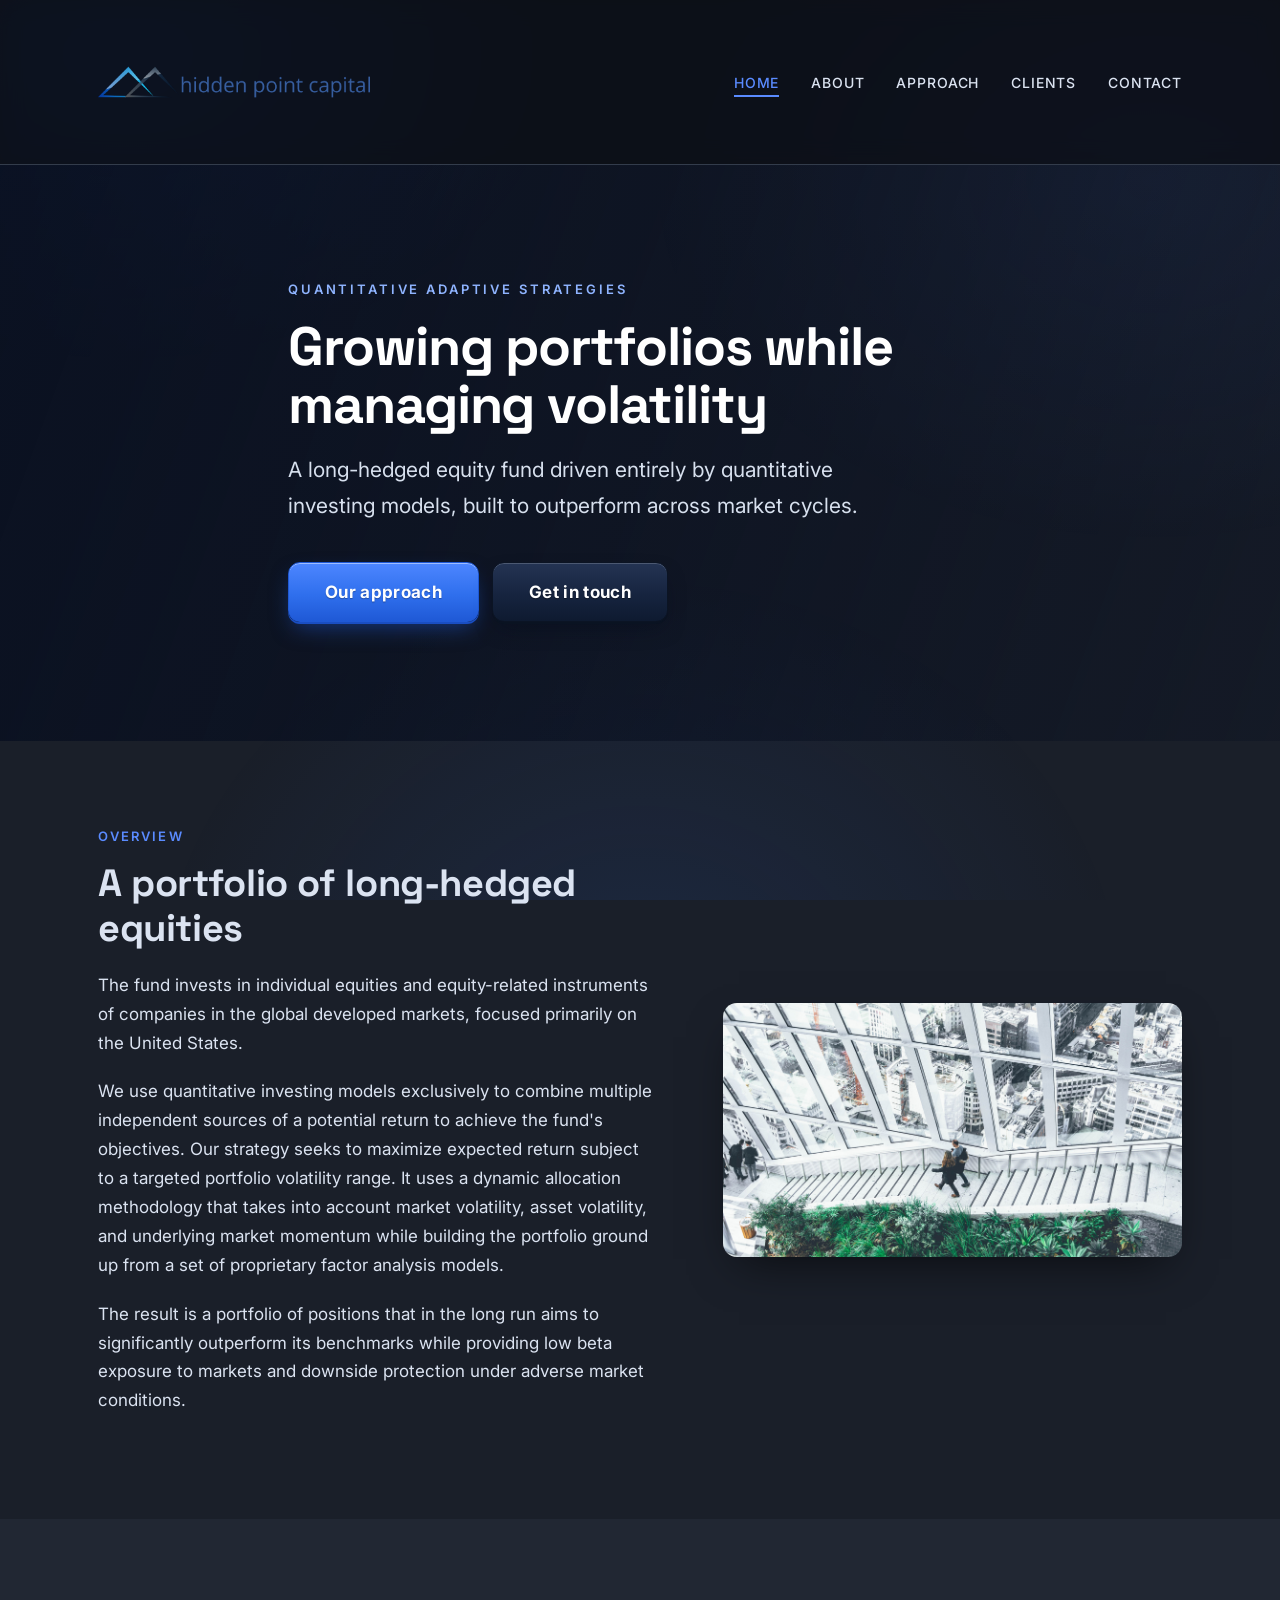
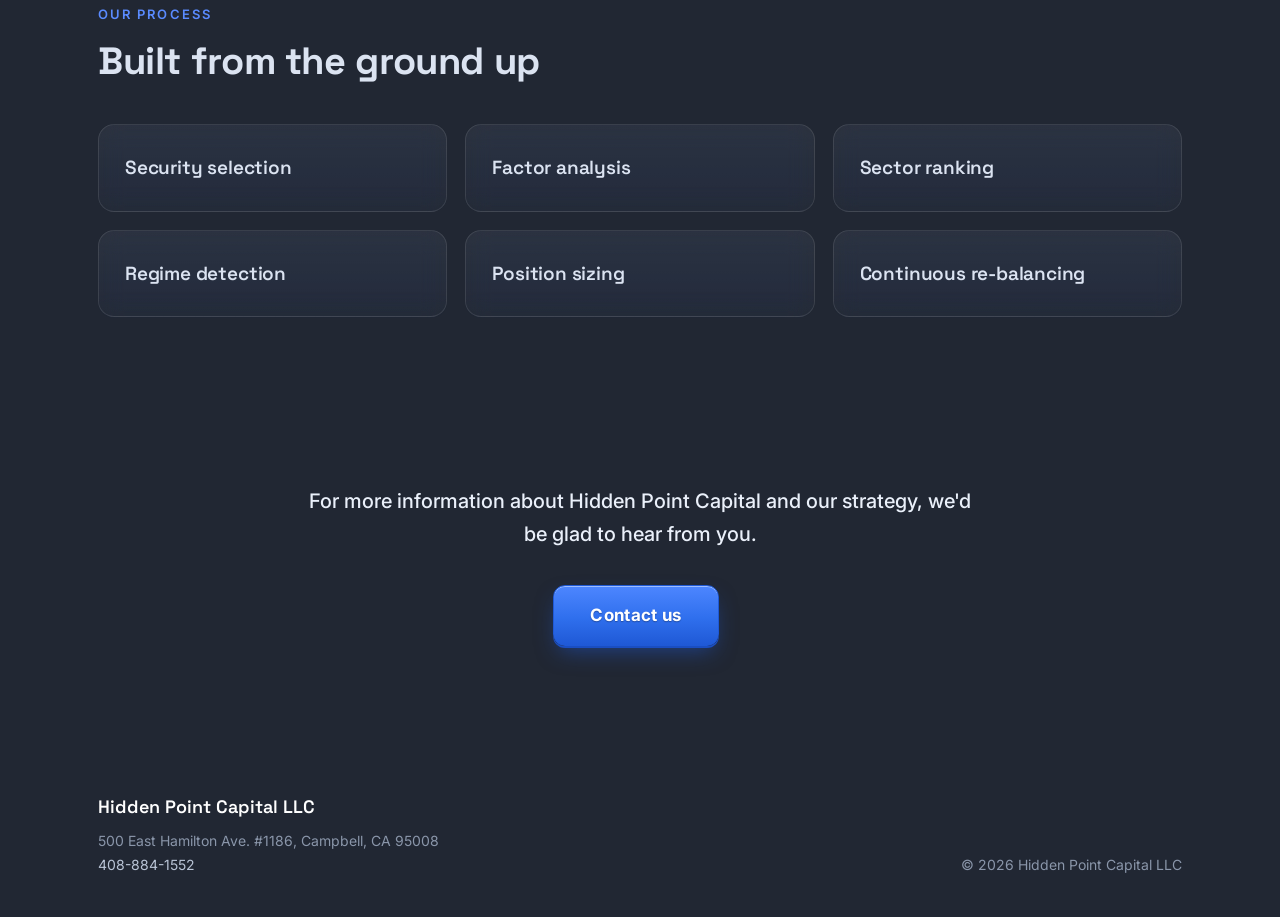
==== index.html @ 9a3ea750 "Fix unclosed script tag hiding the form" ====
<!DOCTYPE html>
<html lang="en">
<head>
  <meta charset="UTF-8">
  <meta name="viewport" content="width=device-width, initial-scale=1">
  <title>Home | Hidden Point Capital</title>
  <meta name="description" content="Hidden Point Capital is focused on growing investors' portfolios while managing exposure to market volatility.">
  <script>document.documentElement.classList.add('js');</script>
  <link rel="stylesheet" href="css/style.css?v=6">
  <link rel="stylesheet" href="css/enhance.css?v=2">
</head>
<body>
  <header class="site-header">
    <nav class="nav">
      <a class="logo" href="index.html"><img src="images/logo.png" alt="Hidden Point Capital"></a>
      <button class="nav-toggle" aria-label="Menu" onclick="toggleMenu()">&#9776;</button>
      <ul id="menu">
        <li><a class="active" href="index.html">Home</a></li>
        <li><a href="about.html">About</a></li>
        <li><a href="approach.html">Approach</a></li>
        <li><a href="clients.html">Clients</a></li>
        <li><a href="contact.html">Contact</a></li>
      </ul>
    </nav>
  </header>

  <section class="hero" style="background-image:url('images/home-data-processing.jpeg')">
    <div class="hero-overlay"></div>
    <div class="container hero-content">
      <p class="eyebrow">Quantitative adaptive strategies</p>
      <h1>Growing portfolios while managing volatility</h1>
      <p class="sub">A long-hedged equity fund driven entirely by quantitative investing models, built to outperform across market cycles.</p>
      <div class="cta">
        <a class="btn" href="approach.html">Our approach</a>
        <a class="btn ghost" href="contact.html">Get in touch</a>
      </div>
    </div>
  </section>

  <section class="section">
    <div class="container split reveal">
      <div>
        <p class="eyebrow-dark">Overview</p>
        <h2>A portfolio of long-hedged equities</h2>
        <p>The fund invests in individual equities and equity-related instruments of companies in the global developed markets, focused primarily on the United States.</p>
        <p>We use quantitative investing models exclusively to combine multiple independent sources of a potential return to achieve the fund's objectives. Our strategy seeks to maximize expected return subject to a targeted portfolio volatility range. It uses a dynamic allocation methodology that takes into account market volatility, asset volatility, and underlying market momentum while building the portfolio ground up from a set of proprietary factor analysis models.</p>
        <p>The result is a portfolio of positions that in the long run aims to significantly outperform its benchmarks while providing low beta exposure to markets and downside protection under adverse market conditions.</p>
      </div>
      <div class="media">
        <img src="images/home-contact.jpg" alt="Market data">
      </div>
    </div>
  </section>

  <section class="section alt">
    <div class="container reveal">
      <p class="eyebrow-dark">Our process</p>
      <h2>Built from the ground up</h2>
      <div class="pillars">
        <a class="pillar" href="approach.html"><h3>Security selection</h3></a>
        <a class="pillar" href="approach.html"><h3>Factor analysis</h3></a>
        <a class="pillar" href="approach.html"><h3>Sector ranking</h3></a>
        <a class="pillar" href="approach.html"><h3>Regime detection</h3></a>
        <a class="pillar" href="approach.html"><h3>Position sizing</h3></a>
        <a class="pillar" href="approach.html"><h3>Continuous re-balancing</h3></a>
      </div>
    </div>
  </section>

  <section class="section dark">
    <div class="container reveal" style="text-align:center;max-width:720px">
      <p class="lead">For more information about Hidden Point Capital and our strategy, we'd be glad to hear from you.</p>
      <div class="cta" style="margin-top:28px"><a class="btn" href="contact.html">Contact us</a></div>
    </div>
  </section>

  <footer class="site-footer">
    <div class="container">
      <div>
        <div class="brand">Hidden Point Capital LLC</div>
        500 East Hamilton Ave. #1186, Campbell, CA 95008<br>
        <a href="tel:4088841552">408-884-1552</a>
      </div>
      <div>&copy; <span id="year"></span> Hidden Point Capital LLC</div>
    </div>
  </footer>
  <script src="js/main.js?v=2"></script>
</body>
</html>
---- css/style.css ----
/* Hidden Point Capital — modern theme */
@import url('https://fonts.googleapis.com/css2?family=Space+Grotesk:wght@500;600;700&family=Inter:wght@400;500;600&display=swap');

:root {
  --ink: #dbe3f1;
  --muted: #8a96aa;
  --accent: #5a8bff;
  --accent-deep: #2f6fed;
  --line: #333c4b;
  --bg: #1a1f29;
  --bg-alt: #212733;
  --card: #252c39;
  --dark: #212733;
  --max: 1140px;
  --shadow: 0 18px 44px -16px rgba(0, 0, 0, .65);
}

* { box-sizing: border-box; }
html { scroll-behavior: smooth; }

body {
  margin: 0;
  font-family: "Inter", system-ui, -apple-system, "Segoe UI", sans-serif;
  color: var(--ink);
  background: var(--bg);
  line-height: 1.7;
  font-size: 17px;
  -webkit-font-smoothing: antialiased;
}

img { max-width: 100%; display: block; }
a { color: var(--accent); text-decoration: none; transition: color .2s; }
a:hover { color: var(--accent-deep); }

h1, h2, h3 { font-family: "Space Grotesk", "Inter", sans-serif; letter-spacing: -.01em; line-height: 1.15; }

.container { max-width: var(--max); margin: 0 auto; padding: 0 28px; }

/* Header / nav */
.site-header {
  position: sticky;
  top: 0;
  z-index: 50;
  background: rgba(10, 13, 19, .8);
  backdrop-filter: saturate(160%) blur(12px);
  border-bottom: 1px solid var(--line);
}
.nav {
  display: flex;
  align-items: center;
  justify-content: space-between;
  padding: 14px 28px;
  max-width: var(--max);
  margin: 0 auto;
}
.nav .logo img { height: 136px; width: auto; }
.nav ul { list-style: none; display: flex; gap: 32px; margin: 0; padding: 0; }
.nav a {
  color: var(--ink);
  font-size: 14px;
  font-weight: 500;
  letter-spacing: .06em;
  text-transform: uppercase;
  position: relative;
}
.nav a::after {
  content: ""; position: absolute; left: 0; bottom: -6px; height: 2px; width: 0;
  background: var(--accent); transition: width .25s;
}
.nav a:hover::after, .nav a.active::after { width: 100%; }
.nav a.active { color: var(--accent); }
.nav-toggle { display: none; background: none; border: 0; font-size: 26px; cursor: pointer; color: var(--ink); }

/* Hero */
.hero {
  position: relative;
  min-height: 64vh;
  display: flex;
  align-items: center;
  color: #fff;
  background-size: cover;
  background-position: center;
  overflow: hidden;
}
.hero.compact { min-height: 44vh; }
.hero-overlay {
  position: absolute; inset: 0;
  background: linear-gradient(110deg, rgba(8,15,32,.86) 0%, rgba(8,15,32,.62) 45%, rgba(8,15,32,.30) 100%);
}
.hero-content { position: relative; z-index: 2; max-width: 760px; }
.hero .eyebrow {
  text-transform: uppercase; letter-spacing: .22em; font-size: 13px; font-weight: 600;
  color: #8fb4ff; margin: 0 0 18px;
}
.hero h1 { font-size: clamp(34px, 5vw, 54px); font-weight: 700; line-height: 1.08; letter-spacing: -.02em; margin: 0 0 18px; }
.hero .sub { font-size: clamp(17px, 2vw, 21px); color: #d7e0ee; margin: 0; max-width: 620px; }
.hero .cta { margin-top: 32px; }

/* Buttons */
.btn {
  display: inline-block;
  background: linear-gradient(180deg, #4d86ff 0%, #2f6fed 55%, #1f59d6 100%);
  color: #fff;
  border: 1px solid #1f59d6;
  padding: 15px 36px;
  margin: 6px 8px 6px 0;
  border-radius: 12px;
  font: inherit;
  font-weight: 700;
  cursor: pointer;
  letter-spacing: .02em;
  text-shadow: 0 1px 1px rgba(8,20,50,.35);
  transition: transform .12s ease, box-shadow .2s ease, filter .2s ease;
  box-shadow:
    inset 0 1px 0 rgba(255,255,255,.45),
    0 2px 0 #1a4ec2,
    0 10px 22px -6px rgba(31,89,214,.55);
}
.btn:hover { color: #fff; transform: translateY(-2px); filter: brightness(1.05); box-shadow: inset 0 1px 0 rgba(255,255,255,.5), 0 4px 0 #1a4ec2, 0 16px 28px -8px rgba(31,89,214,.6); }
.btn:active { transform: translateY(2px); box-shadow: inset 0 2px 5px rgba(8,20,50,.4), 0 1px 0 #1a4ec2; }

.btn.ghost {
  background: linear-gradient(180deg, #243453 0%, #16243f 55%, #0e1a30 100%);
  color: #ffffff;
  border: 1px solid #0b1424;
  text-shadow: 0 1px 1px rgba(0,0,0,.4);
  box-shadow:
    inset 0 1px 0 rgba(255,255,255,.18),
    0 2px 0 #0a1322,
    0 10px 22px -8px rgba(5,12,28,.6);
}
.btn.ghost:hover { filter: brightness(1.12); color: #ffffff; box-shadow: inset 0 1px 0 rgba(255,255,255,.22), 0 4px 0 #0a1322, 0 16px 28px -10px rgba(5,12,28,.65); }
.btn.ghost:active { transform: translateY(2px); box-shadow: inset 0 2px 5px rgba(0,0,0,.45), 0 1px 0 #0a1322; }

/* Sections */
.section { padding: 84px 0; }
.section.alt { background: var(--bg-alt); }
.section.dark { background: var(--dark); color: #cdd6e6; }
.section.dark h2 { color: #fff; }
.eyebrow-dark { text-transform: uppercase; letter-spacing: .16em; font-size: 13px; font-weight: 600; color: var(--accent); margin: 0 0 14px; }
.section h2 { font-size: clamp(28px, 3.4vw, 38px); font-weight: 700; line-height: 1.18; margin: 0 0 20px; }
.section h3 { font-size: 22px; font-weight: 600; line-height: 1.35; margin: 32px 0 12px; }
.lead { font-size: clamp(18px, 1.7vw, 20px); line-height: 1.65; color: var(--ink); font-weight: 500; }
.section.dark .lead { color: #eaf0fa; }
p { margin: 0 0 20px; }
.muted { color: var(--muted); }

.split { display: grid; grid-template-columns: 1.1fr .9fr; gap: 64px; align-items: center; }
.split.reverse .media { order: -1; }
.media img { border-radius: 14px; width: 100%; height: 100%; max-height: 520px; object-fit: cover; box-shadow: var(--shadow); }

/* Pillars */
.pillars { display: grid; grid-template-columns: repeat(3, 1fr); gap: 18px; margin-top: 40px; }
.pillar {
  display: block;
  color: var(--ink);
  background: var(--card);
  border: 1px solid var(--line);
  border-radius: 16px;
  padding: 30px 26px;
  transition: transform .2s, box-shadow .2s, border-color .2s;
}
.pillar:hover {
  transform: translateY(-5px);
  box-shadow: var(--shadow);
  border-color: var(--accent);
  color: var(--ink);
}
.pillar h3 { margin: 0; font-size: 19px; color: var(--ink); }
.pillar:hover h3 { color: var(--accent-deep); }

/* Lists */
.feature-list { list-style: none; padding: 0; margin: 0 0 20px; }
.feature-list li { position: relative; padding-left: 30px; margin-bottom: 12px; }
.feature-list li::before {
  content: ""; position: absolute; left: 0; top: 11px; width: 8px; height: 8px;
  border-radius: 50%; background: var(--accent);
}

/* Contact */
.contact-grid { display: grid; grid-template-columns: 1.1fr .9fr; gap: 56px; }
.card {
  background: var(--card); border: 1px solid var(--line); border-radius: 16px;
  padding: 36px; box-shadow: var(--shadow);
}
.form-field { margin-bottom: 18px; }
.form-field label { display: block; font-size: 13px; font-weight: 500; margin-bottom: 7px; color: var(--muted); letter-spacing: .03em; }
.form-field input, .form-field textarea {
  width: 100%; padding: 13px 14px; border: 1px solid var(--line); border-radius: 9px;
  font: inherit; color: var(--ink); background: var(--bg-alt); transition: border-color .2s, background .2s;
}
.form-field input:focus, .form-field textarea:focus { outline: none; border-color: var(--accent); background: var(--bg); }
.form-field textarea { min-height: 130px; resize: vertical; }
.form-status { margin: 16px 0 0; font-size: 15px; min-height: 1em; }
.form-status.ok  { color: #4ade80; }
.form-status.err { color: #f87171; }
.addr { font-size: 17px; line-height: 1.9; }
.addr strong { display: block; font-size: 19px; margin-bottom: 10px; font-family: "Space Grotesk"; }
.addr .label { text-transform: uppercase; letter-spacing: .14em; font-size: 12px; color: var(--accent); font-weight: 600; margin-top: 22px; }

/* Footer */
.site-footer { background: var(--dark); color: #8a96aa; padding: 56px 0 40px; font-size: 14px; }
.site-footer .container { display: flex; justify-content: space-between; flex-wrap: wrap; gap: 24px; align-items: flex-end; }
.site-footer .brand { font-family: "Space Grotesk"; color: #fff; font-size: 18px; font-weight: 600; margin-bottom: 6px; }
.site-footer a { color: #b9c4d6; }
.site-footer a:hover { color: #fff; }

/* Hero entrance — pure CSS, runs on every page load */
.hero-content > * { animation: heroRise .9s cubic-bezier(.2,.7,.2,1) both; }
.hero-content > *:nth-child(1) { animation-delay: .05s; }
.hero-content > *:nth-child(2) { animation-delay: .18s; }
.hero-content > *:nth-child(3) { animation-delay: .31s; }
.hero-content > *:nth-child(4) { animation-delay: .44s; }
@keyframes heroRise {
  from { opacity: 0; transform: translateY(28px); }
  to   { opacity: 1; transform: none; }
}
.hero { animation: heroZoom 9s ease-out both; }
@keyframes heroZoom { from { background-size: 112%; } to { background-size: 100%; } }

/* Scroll reveal — only hides content when JS is active (graceful fallback) */
.js .reveal { opacity: 0; transform: translateY(40px); transition: opacity .8s ease, transform .8s cubic-bezier(.2,.7,.2,1); }
.js .reveal.in { opacity: 1; transform: none; }

/* Staggered cards inside a revealed grid */
.js .reveal .pillar { opacity: 0; transform: translateY(28px); transition: opacity .6s ease, transform .6s ease; }
.js .reveal.in .pillar { opacity: 1; transform: none; }
.js .reveal.in .pillar:nth-child(1) { transition-delay: .05s; }
.js .reveal.in .pillar:nth-child(2) { transition-delay: .12s; }
.js .reveal.in .pillar:nth-child(3) { transition-delay: .19s; }
.js .reveal.in .pillar:nth-child(4) { transition-delay: .26s; }
.js .reveal.in .pillar:nth-child(5) { transition-delay: .33s; }
.js .reveal.in .pillar:nth-child(6) { transition-delay: .40s; }

@media (prefers-reduced-motion: reduce) {
  .hero-content > *, .hero { animation: none; }
  .js .reveal, .js .reveal .pillar { opacity: 1; transform: none; transition: none; }
}

/* Responsive */
@media (max-width: 820px) {
  .nav ul {
    display: none; position: absolute; top: 164px; left: 0; right: 0;
    flex-direction: column; background: var(--bg-alt); padding: 20px 28px; gap: 20px;
    border-bottom: 1px solid var(--line); box-shadow: var(--shadow);
  }
  .nav ul.open { display: flex; }
  .nav-toggle { display: block; }
  .split, .contact-grid { grid-template-columns: 1fr; gap: 36px; }
  .split.reverse .media { order: 0; }
  .pillars { grid-template-columns: 1fr 1fr; }
  .section { padding: 60px 0; }
  .hero { min-height: 70vh; }
}
@media (max-width: 480px) {
  .pillars { grid-template-columns: 1fr; }
}
---- css/enhance.css ----
/* =====================================================================
   REFINED ENHANCEMENTS (optional layer)
   Loaded AFTER style.css. Purely additive — safe to remove.

   TO TURN OFF: remove the <link ... enhance.css> line from each .html
   page (or run: git revert of the commit that added this file).
   The small header-shrink script in js/main.js is harmless if left in.
   ===================================================================== */

/* 1) Ambient background glow — soft depth behind everything */
body::before {
  content: "";
  position: fixed;
  inset: 0;
  z-index: -1;
  pointer-events: none;
  background:
    radial-gradient(620px 440px at 10% 6%,  rgba(47,111,237,.16), transparent 70%),
    radial-gradient(720px 520px at 90% 20%, rgba(90,139,255,.10), transparent 70%),
    radial-gradient(680px 600px at 50% 112%, rgba(47,111,237,.12), transparent 72%);
}

/* 2) Glass cards + hover glow */
.pillar,
.card {
  background: linear-gradient(180deg, rgba(255,255,255,.055), rgba(255,255,255,.02));
  backdrop-filter: blur(12px) saturate(140%);
  -webkit-backdrop-filter: blur(12px) saturate(140%);
  border: 1px solid rgba(255,255,255,.10);
}
.pillar:hover {
  border-color: rgba(90,139,255,.55);
  box-shadow:
    0 0 0 1px rgba(90,139,255,.22),
    0 18px 44px -16px rgba(0,0,0,.65),
    0 10px 34px -8px rgba(47,111,237,.32);
}

/* (Gradient headings and shrinking header were removed by request.) */
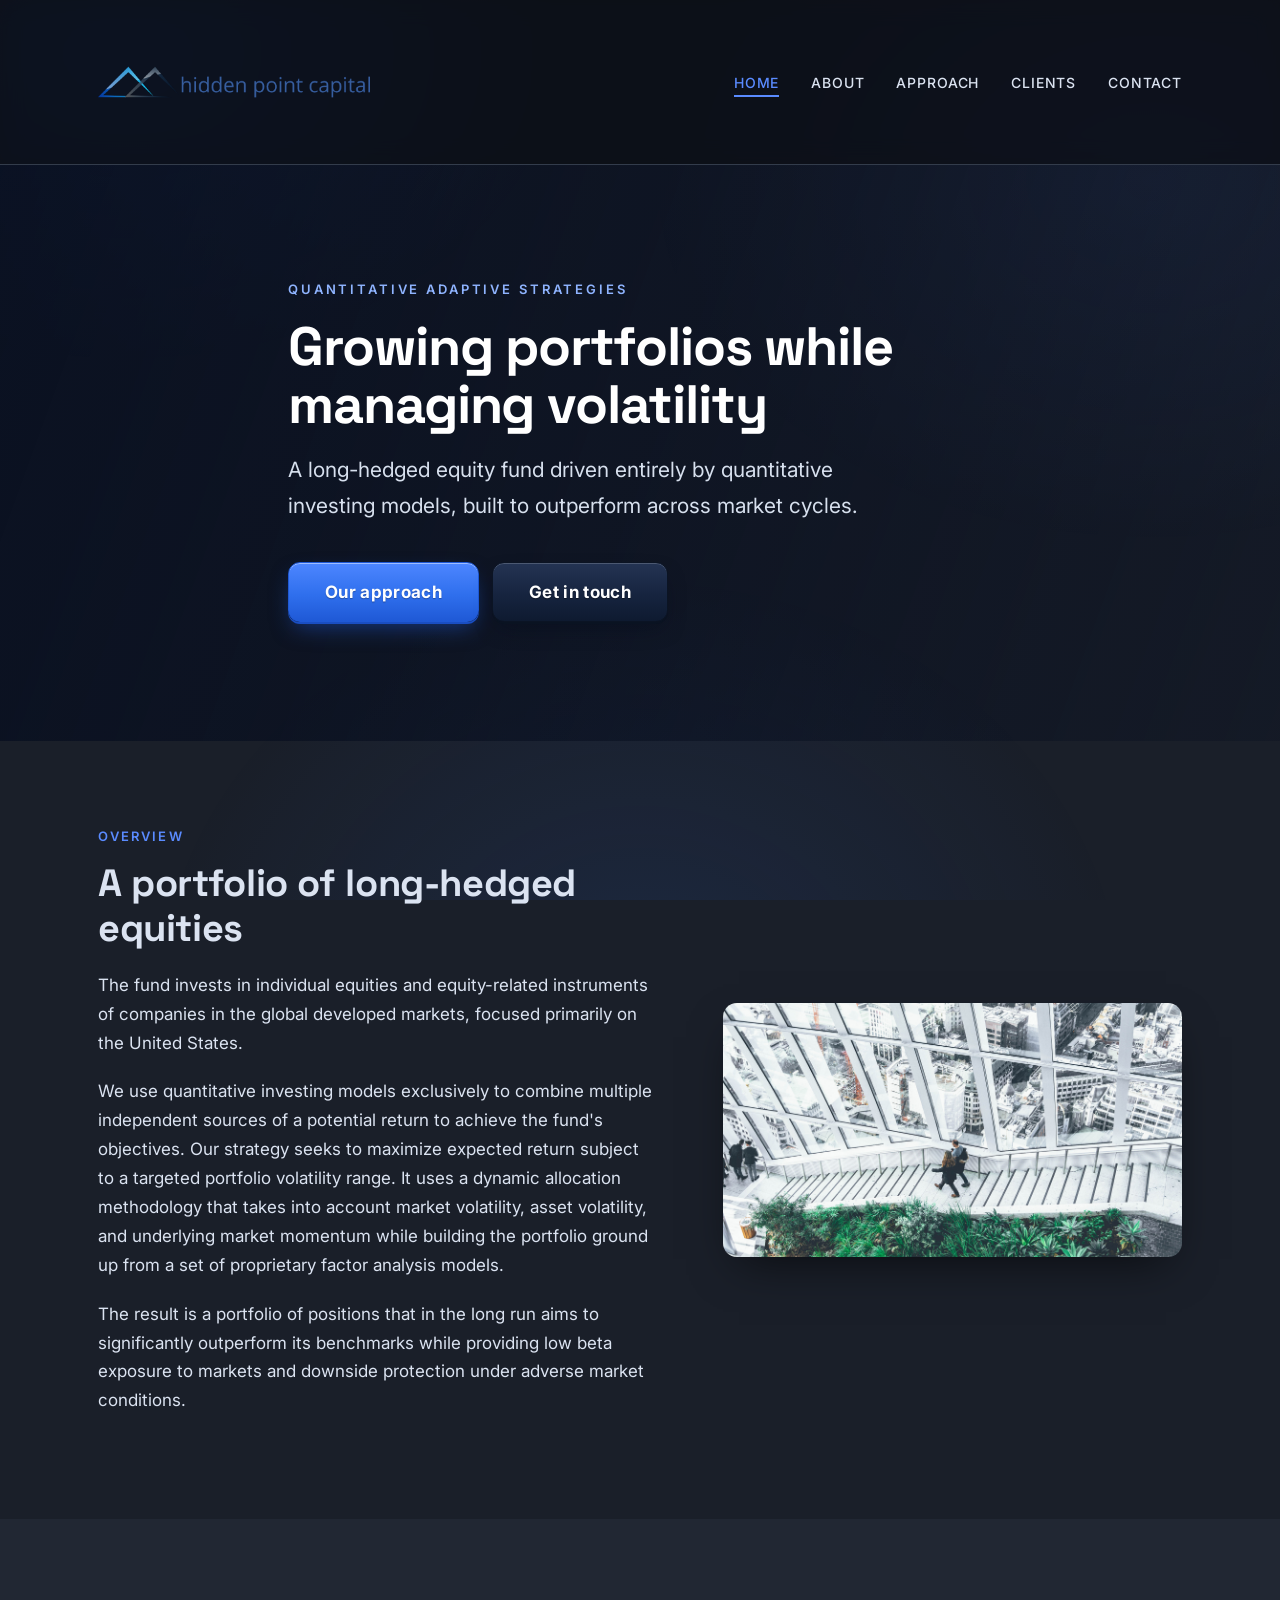
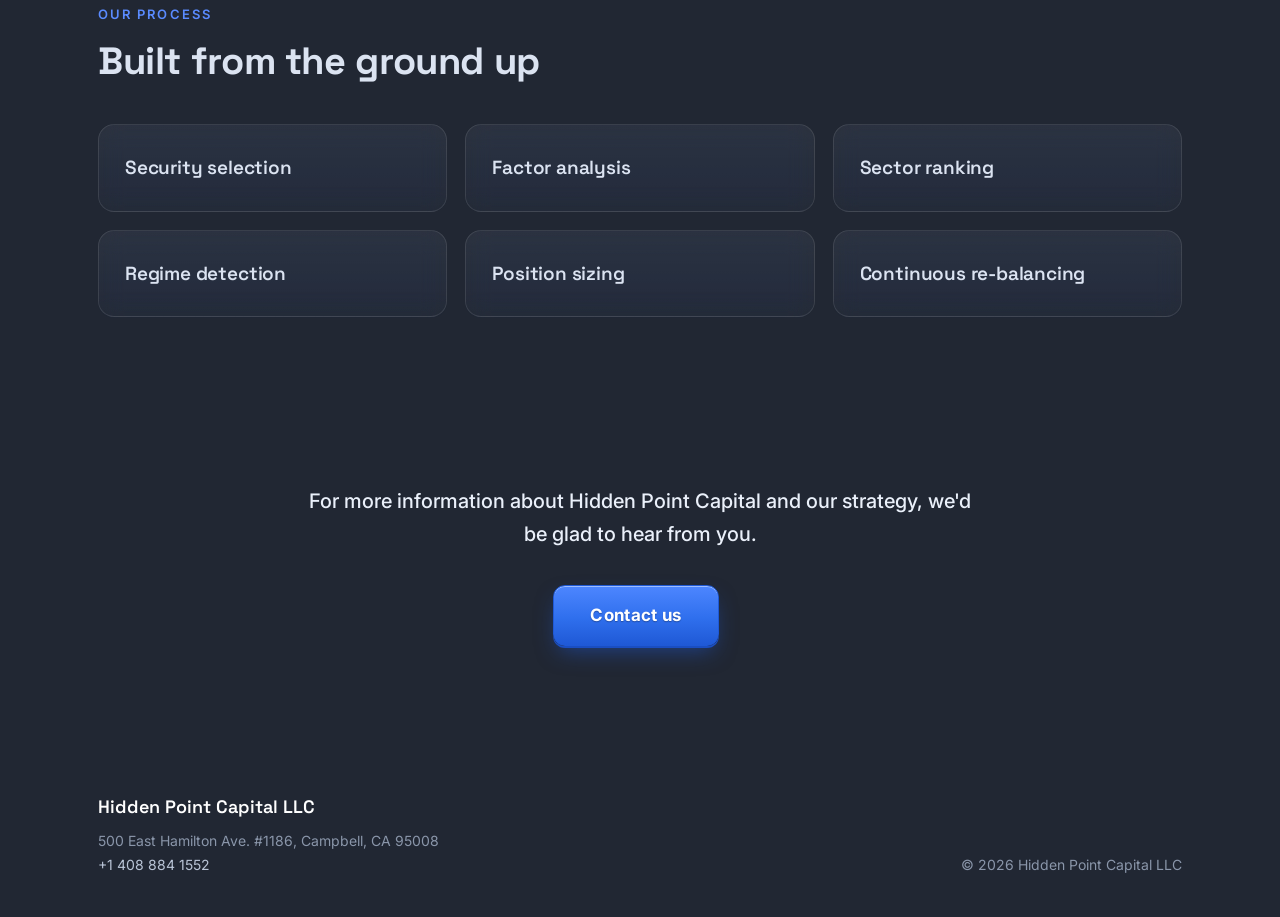
==== commit 92029f6a: "Update phone numbers to +1 408 884 1552" ====
--- a/index.html
+++ b/index.html
@@ -79,7 +79,7 @@
       <div>
         <div class="brand">Hidden Point Capital LLC</div>
         500 East Hamilton Ave. #1186, Campbell, CA 95008<br>
-        <a href="tel:4088841552">408-884-1552</a>
+        <a href="tel:+14088841552">+1 408 884 1552</a>
       </div>
       <div>&copy; <span id="year"></span> Hidden Point Capital LLC</div>
     </div>
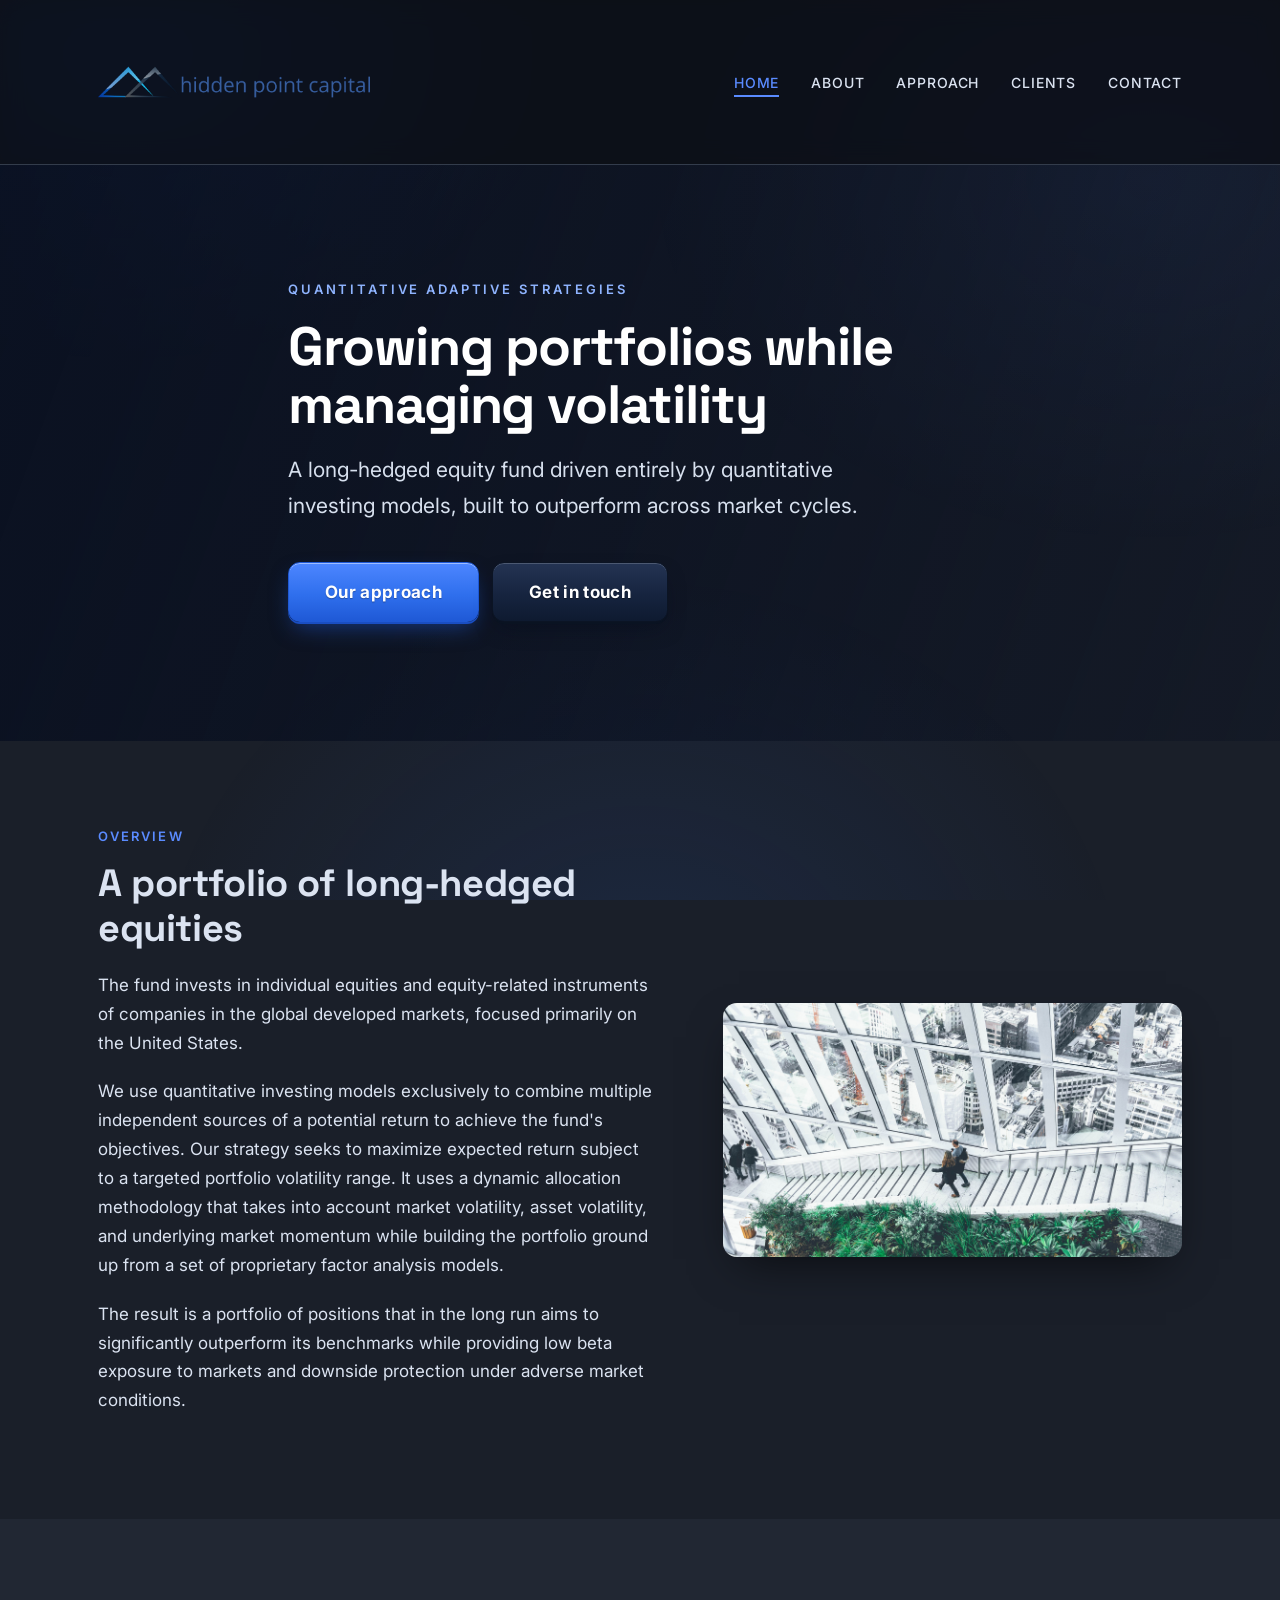
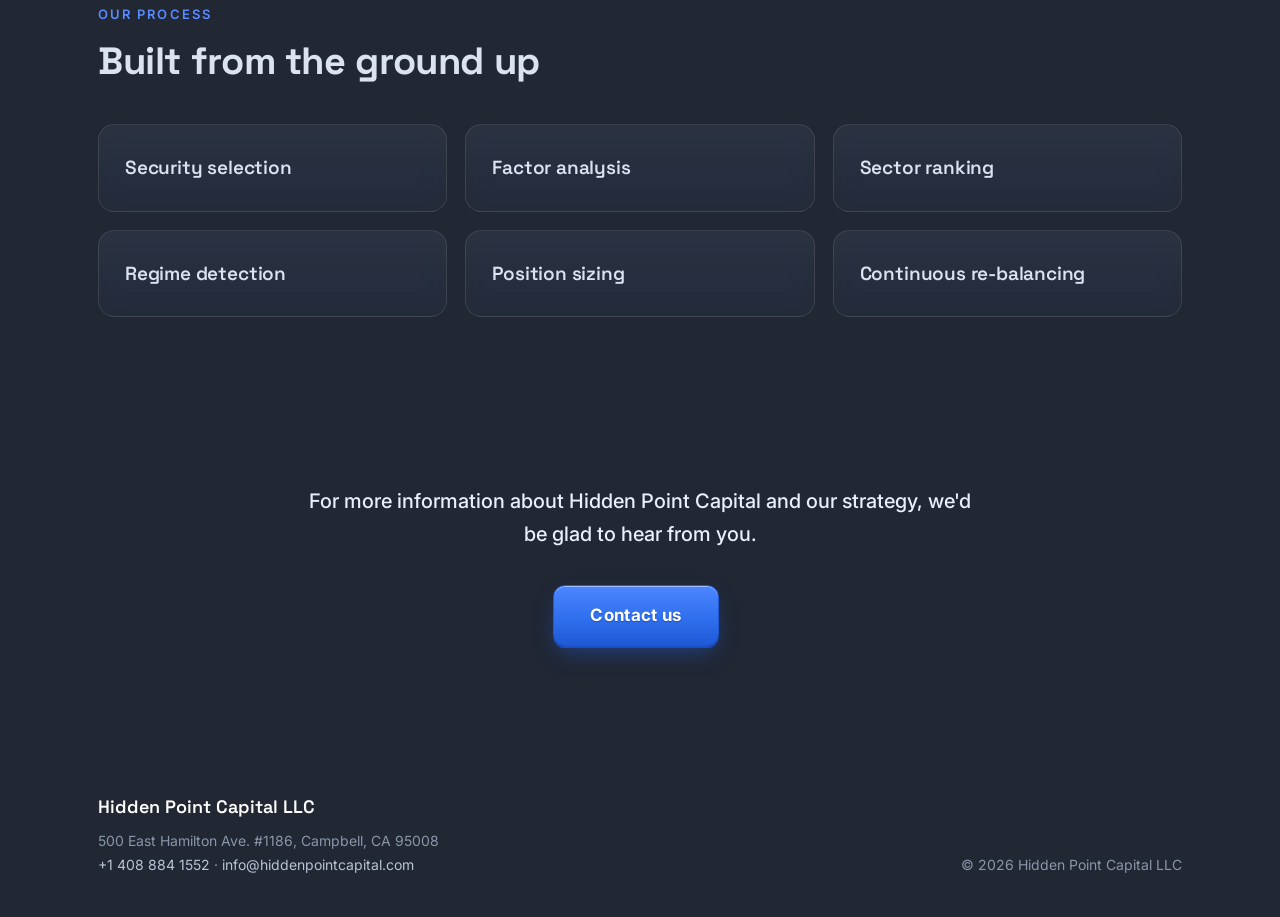
==== commit 9a0a3678: "Add info@ email address to site" ====
--- a/index.html
+++ b/index.html
@@ -79,7 +79,7 @@
       <div>
         <div class="brand">Hidden Point Capital LLC</div>
         500 East Hamilton Ave. #1186, Campbell, CA 95008<br>
-        <a href="tel:+14088841552">+1 408 884 1552</a>
+        <a href="tel:+14088841552">+1 408 884 1552</a> &middot; <a href="mailto:info@hiddenpointcapital.com">info@hiddenpointcapital.com</a>
       </div>
       <div>&copy; <span id="year"></span> Hidden Point Capital LLC</div>
     </div>
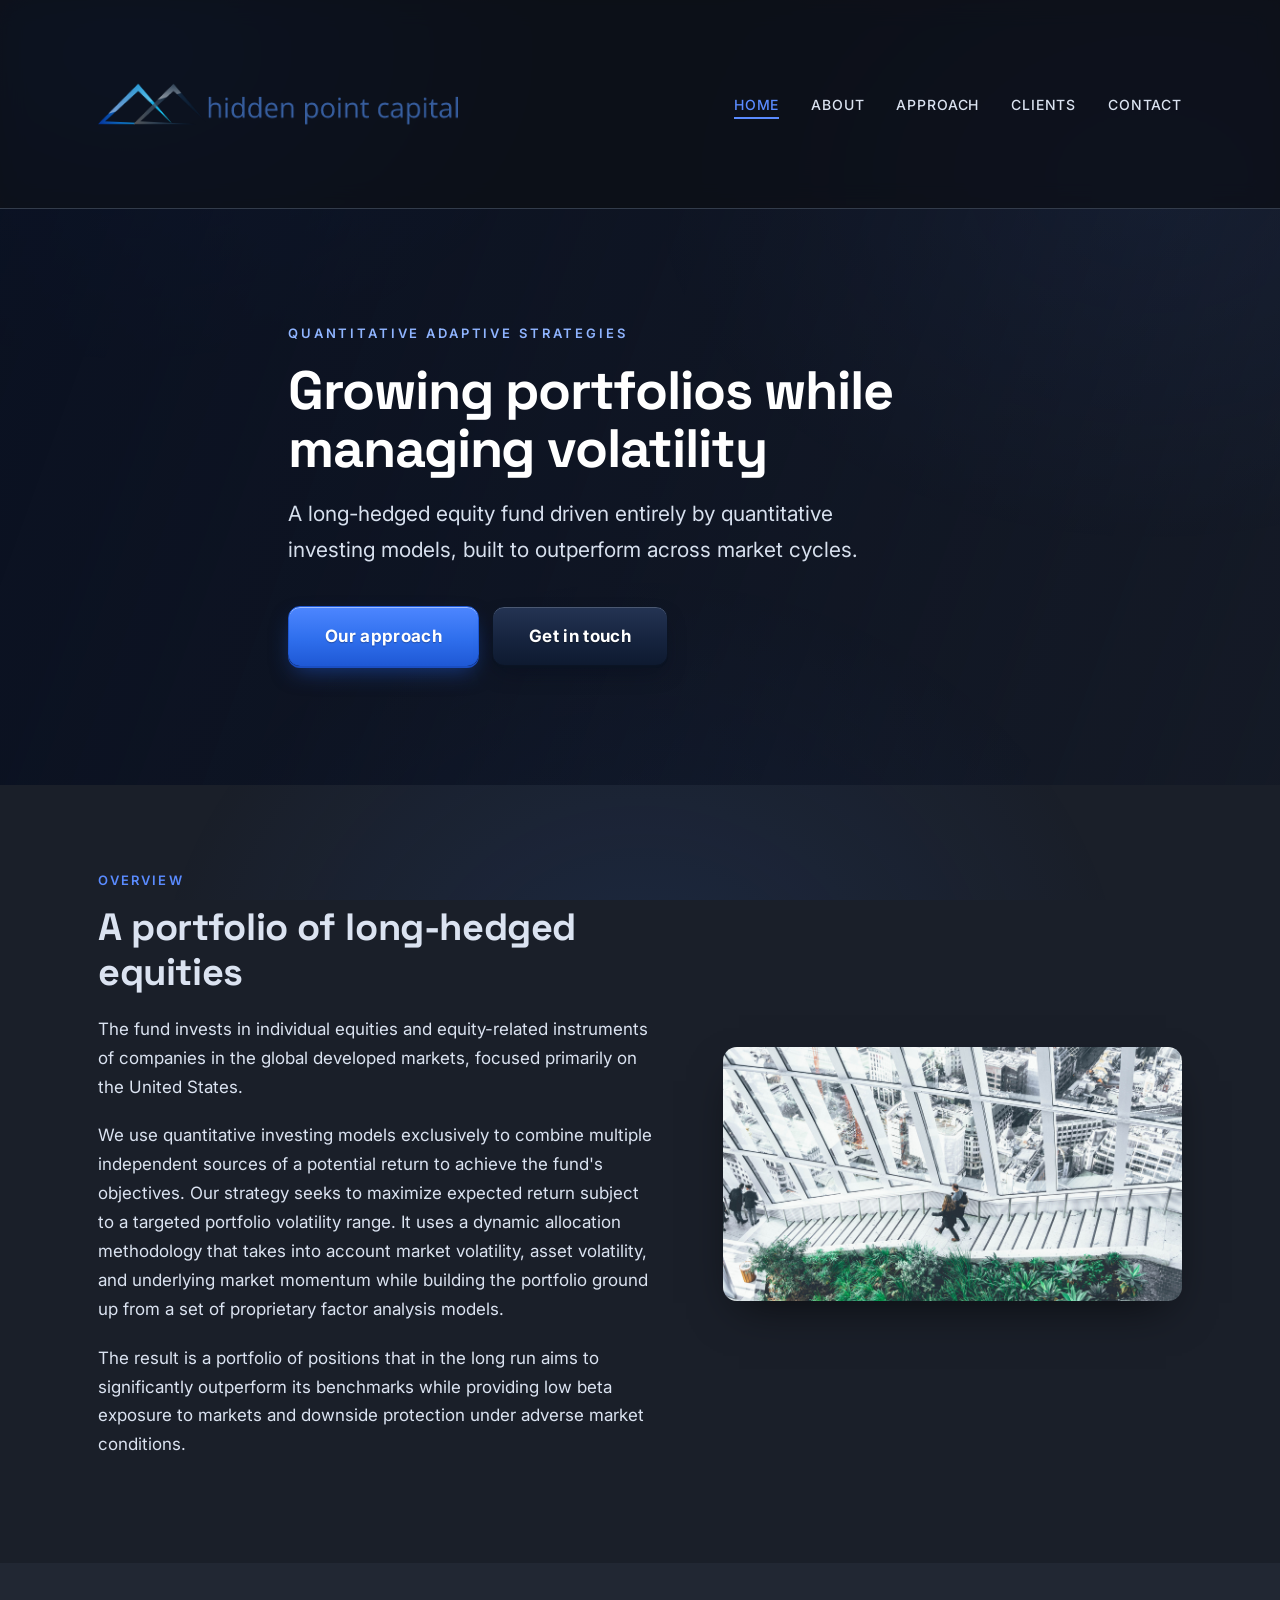
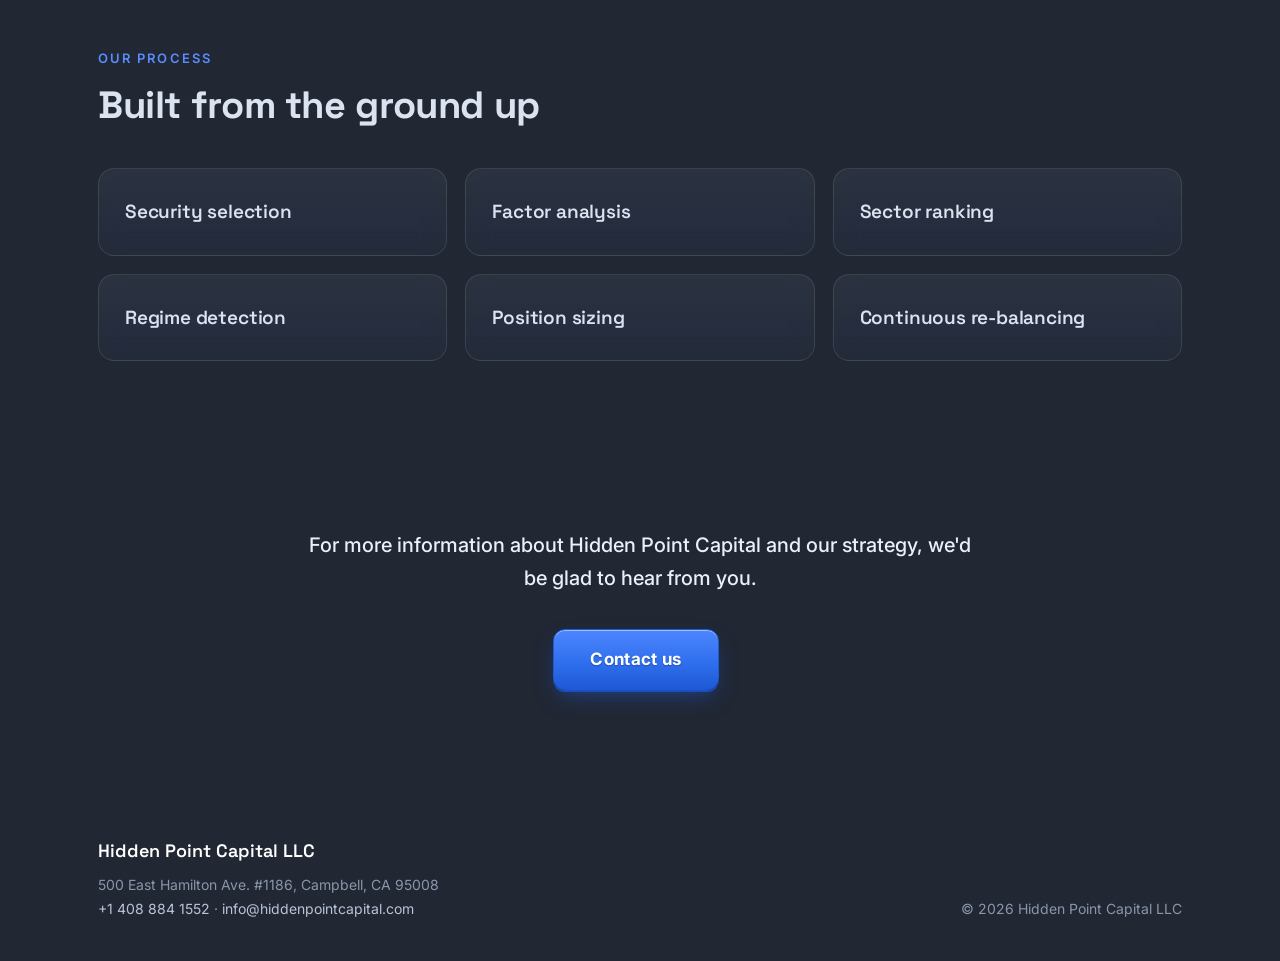
==== commit 062b9ebe: "Increase logo size" ====
--- a/index.html
+++ b/index.html
@@ -6,7 +6,7 @@
   <title>Home | Hidden Point Capital</title>
   <meta name="description" content="Hidden Point Capital is focused on growing investors' portfolios while managing exposure to market volatility.">
   <script>document.documentElement.classList.add('js');</script>
-  <link rel="stylesheet" href="css/style.css?v=6">
+  <link rel="stylesheet" href="css/style.css?v=11">
   <link rel="stylesheet" href="css/enhance.css?v=2">
 </head>
 <body>
--- a/css/style.css
+++ b/css/style.css
@@ -53,7 +53,7 @@
   max-width: var(--max);
   margin: 0 auto;
 }
-.nav .logo img { height: 136px; width: auto; }
+.nav .logo img { height: 180px; width: auto; }
 .nav ul { list-style: none; display: flex; gap: 32px; margin: 0; padding: 0; }
 .nav a {
   color: var(--ink);
@@ -169,6 +169,57 @@
 .pillar h3 { margin: 0; font-size: 19px; color: var(--ink); }
 .pillar:hover h3 { color: var(--accent-deep); }
 
+/* Process pipeline (Approach: key components as sequential steps) */
+.pipeline { list-style: none; margin: 38px 0 0; padding: 0; }
+.pipeline .step {
+  position: relative;
+  display: grid;
+  grid-template-columns: 28px 1fr;
+  gap: 24px;
+  padding-bottom: 34px;
+}
+.pipeline .step:last-child { padding-bottom: 0; }
+/* connector line linking each node to the next */
+.pipeline .step::before {
+  content: "";
+  position: absolute;
+  left: 13px;
+  top: 32px;
+  bottom: -2px;
+  width: 2px;
+  background: linear-gradient(180deg, var(--accent), rgba(90,139,255,.14));
+}
+.pipeline .step:last-child::before { display: none; }
+/* arrow node — chevron points down the pipeline */
+.step-node {
+  width: 28px;
+  height: 28px;
+  margin-top: 2px;
+  border-radius: 50%;
+  border: 1.5px solid var(--accent);
+  background: rgba(47,111,237,.10);
+  display: flex;
+  align-items: center;
+  justify-content: center;
+  position: relative;
+  z-index: 2;
+  box-shadow: 0 0 12px rgba(47,111,237,.35);
+}
+.step-node::before {
+  content: "";
+  width: 7px;
+  height: 7px;
+  margin-top: -3px;
+  border-right: 2px solid var(--accent);
+  border-bottom: 2px solid var(--accent);
+  transform: rotate(45deg);
+}
+.pipeline .step:last-child .step-node { background: var(--accent); }
+.pipeline .step:last-child .step-node::before { border-color: #fff; }
+.step-body { padding-top: 3px; }
+.step-body h3 { margin: 0 0 6px; font-size: 18px; color: var(--ink); }
+.step-body p { margin: 0; color: var(--muted); font-size: 15.5px; line-height: 1.6; }
+
 /* Lists */
 .feature-list { list-style: none; padding: 0; margin: 0 0 20px; }
 .feature-list li { position: relative; padding-left: 30px; margin-bottom: 12px; }
@@ -240,7 +291,7 @@
 /* Responsive */
 @media (max-width: 820px) {
   .nav ul {
-    display: none; position: absolute; top: 164px; left: 0; right: 0;
+    display: none; position: absolute; top: 208px; left: 0; right: 0;
     flex-direction: column; background: var(--bg-alt); padding: 20px 28px; gap: 20px;
     border-bottom: 1px solid var(--line); box-shadow: var(--shadow);
   }
